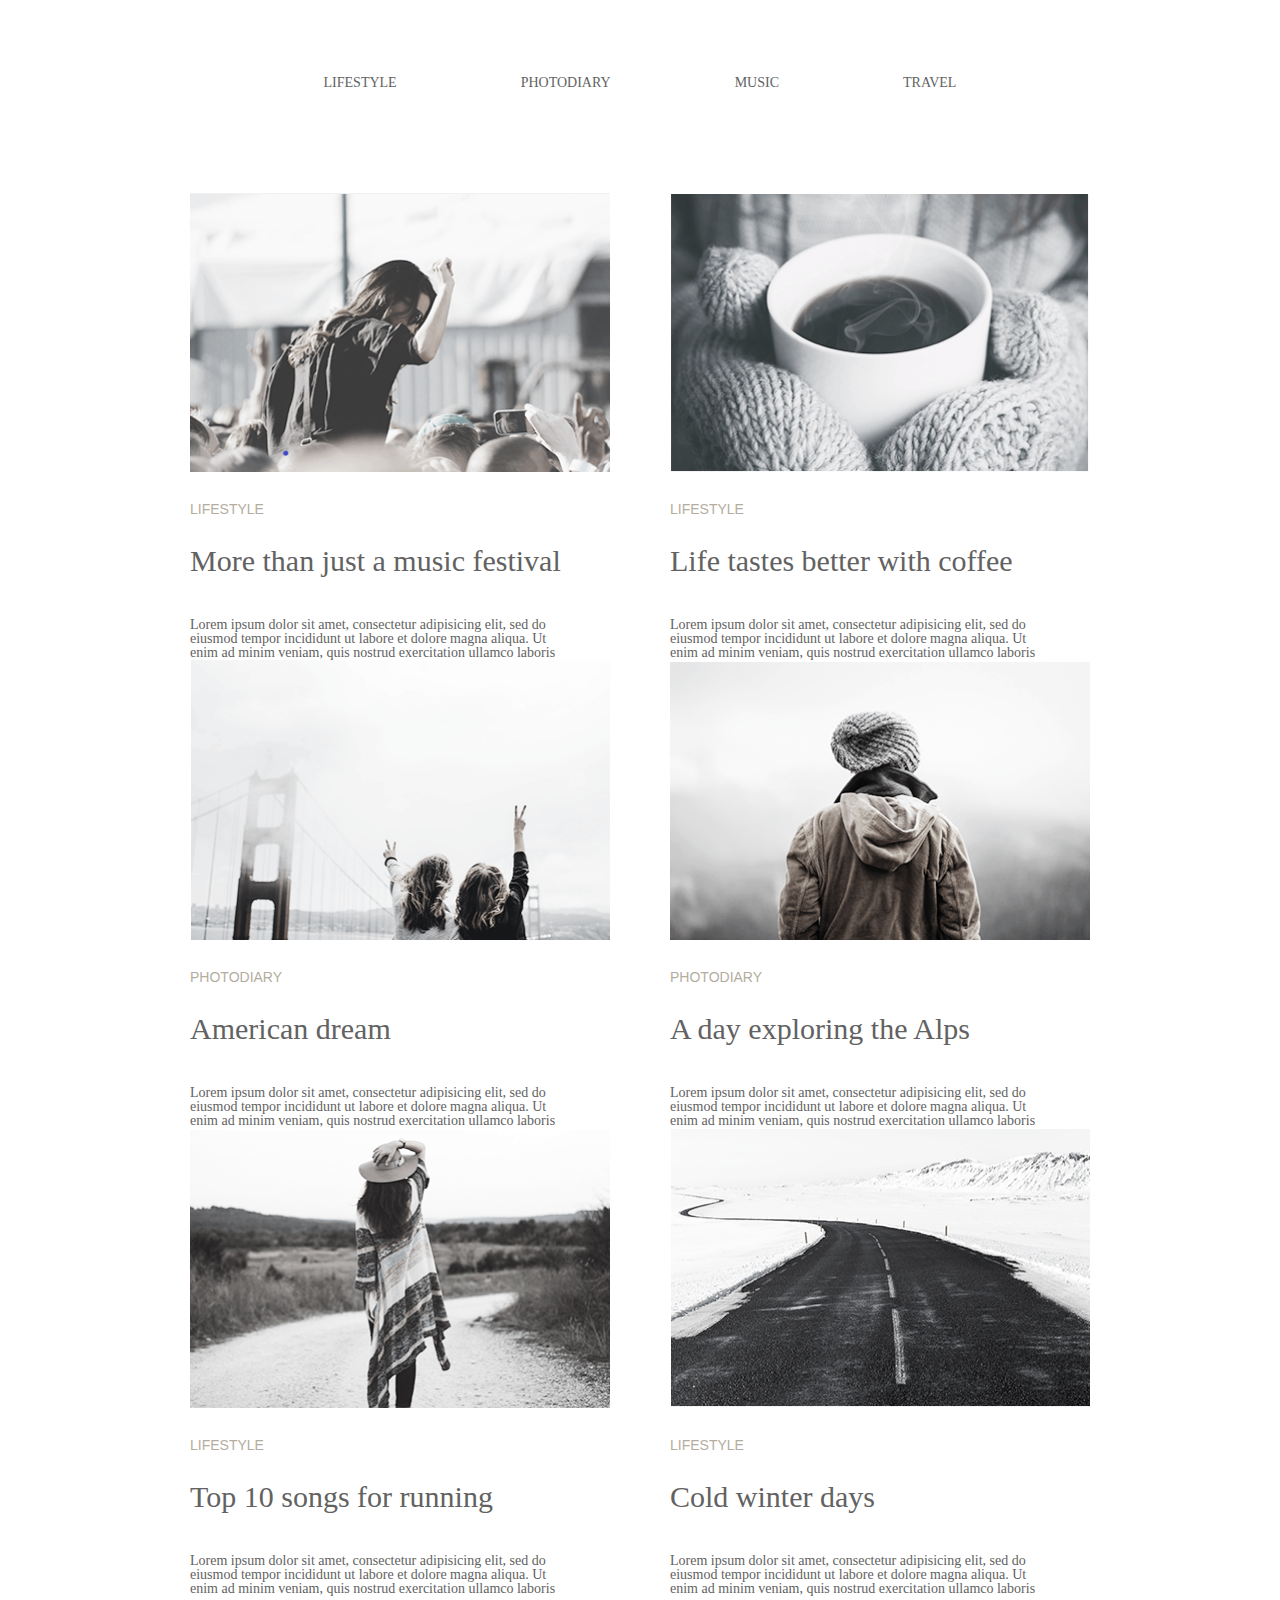
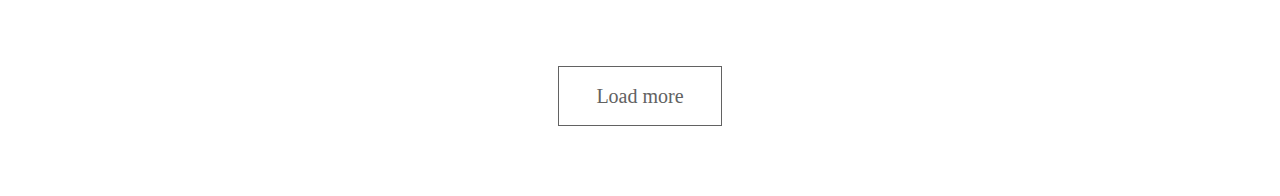
==== module-03/index.html @ a394a294 "Add module-03" ====
<!DOCTYPE html>
<html lang="en">
<head>
    <meta charset="UTF-8">
    <meta name="viewport" content="width=device-width, initial-scale=1.0">
    <meta http-equiv="X-UA-Compatible" content="ie=edge">
    <link rel="stylesheet" href="css/reset.css">
    <link rel="stylesheet" href="<link href="https://fonts.googleapis.com/css?family=Ubuntu:300,400,900&display=swap" rel="stylesheet">
    <link rel="stylesheet" href="<link href="https://fonts.googleapis.com/css?family=Playfair+Display:400,700&display=swap" rel="stylesheet">
    <link rel="stylesheet" href="css/style.css">
    <title>Lifestyle</title>
</head>
<body>
        <header class="header" >
                <nav>
                    <ul class="header-list">
                        <li class="header-item"><a href="">Lifestyle</a></li>
                        <li class="header-item"><a href="">Photodiary</a></li>
                        <li class="header-item"><a href="">Music</a></li>
                        <li class="header-item"><a href="">Travel</a></li>
                    </ul>
                </nav>
            </header>

            
            <main>
                <section class="section">
                    <article class="article-box article">
                        <img class="section-img" src="img/img1.1.png" alt="" width="420px" height="280px">
                            <p class="lifestyle">
                                Lifestyle
                            </p>
                                <h2>
                                    More than just a music festival
                                </h2>
                                    <p class="Lorem">
                                            Lorem ipsum dolor sit amet, consectetur adipisicing elit, sed do eiusmod tempor incididunt ut labore et dolore magna aliqua. Ut enim ad minim veniam, quis nostrud exercitation ullamco laboris 
                                    </p>
                    </article>
                    <article class="article-box article">
                            <img class="section-img" src="img/img1.2.png" alt="" width="420px" height="280px">
                                <p class="lifestyle">
                                    Lifestyle
                                </p>
                                    <h2>
                                        Life tastes better with coffee
                                    </h2>
                                        <p class="Lorem">
                                                Lorem ipsum dolor sit amet, consectetur adipisicing elit, sed do eiusmod tempor incididunt ut labore et dolore magna aliqua. Ut enim ad minim veniam, quis nostrud exercitation ullamco laboris 
                                        </p>
                        </article>  
                        <article class="article-box article">
                                <img class="section-img" src="img/img2.1.png" alt="" width="420px" height="280px">
                                    <p class="lifestyle">
                                        Photodiary
                                    </p>
                                        <h2>
                                            American dream
                                        </h2>
                                            <p class="Lorem">
                                                    Lorem ipsum dolor sit amet, consectetur adipisicing elit, sed do eiusmod tempor incididunt ut labore et dolore magna aliqua. Ut enim ad minim veniam, quis nostrud exercitation ullamco laboris 
                                            </p>
                            </article>
                            <article class="article-box article">
                                    <img class="section-img" src="img/img2.2.png" alt="" width="420px" height="280px">
                                        <p class="lifestyle">
                                            Photodiary
                                        </p>
                                            <h2>
                                                A day exploring the Alps 
                                            </h2>
                                                <p class="Lorem">
                                                        Lorem ipsum dolor sit amet, consectetur adipisicing elit, sed do eiusmod tempor incididunt ut labore et dolore magna aliqua. Ut enim ad minim veniam, quis nostrud exercitation ullamco laboris 
                                                </p>
                            </article>
                                                <article class="article-box article">
                                                        <img class="section-img" src="img/img3.1.png" alt="" width="420px" height="280px">
                                                            <p class="lifestyle">
                                                                Lifestyle
                                                            </p>
                                                                <h2>
                                                                    Top 10 songs for running
                                                                </h2>
                                                                    <p class="Lorem">
                                                                            Lorem ipsum dolor sit amet, consectetur adipisicing elit, sed do eiusmod tempor incididunt ut labore et dolore magna aliqua. Ut enim ad minim veniam, quis nostrud exercitation ullamco laboris 
                                                                    </p>
                                                    </article>
                                                    <article class="article-box article ">
                                                            <img class="section-img" src="img/img3.2.png" alt="" width="420px" height="280px">
                                                                <p class="lifestyle">
                                                                    Lifestyle
                                                                </p>
                                                                    <h2>
                                                                        Cold winter days
                                                                    </h2>
                                                                        <p class="Lorem">
                                                                                Lorem ipsum dolor sit amet, consectetur adipisicing elit, sed do eiusmod tempor incididunt ut labore et dolore magna aliqua. Ut enim ad minim veniam, quis nostrud exercitation ullamco laboris 
                                                                        </p>
                                                        </article>

                                                        <section class="button">
                                                            <button class="loader" type="button">
                                                                Load more
                                                            </button>
                                                        </section>
                                

                </section>
            </main>
   
    
</body>
</html>
---- module-03/css/style.css ----
body{
    font-size: 0px;
    width: 900px;
    height: auto;
    margin: 0 auto;

}

.header{
    margin-top:76px;
    margin-bottom: 102px;
}

.header-list{
    text-align: center;
    font-weight: 400; 
}

.header-item{
    display: inline-block;
    font-family: 'Playfair Display', serif;
    text-transform: uppercase;
    margin-right: 124px;
    font-size: 14px;
    
    
}

.header-item a{
    color: #626262;
    text-decoration: none;
   
}
 
.header-item:last-child{
    margin-right: 0;
}


/* main */


.article:nth-child(odd){
    margin-right: 60px;
}
.article{
    display: inline-block;
}

.article-box{
    box-sizing: border-box;
    width: 420px;
}
.article-box::after{
    box-sizing:inherit;
}
.section-img{
margin-bottom: 30px;
}

.lifestyle{
    color:#b4ad9e;
    font-family: 'Ubuntu', sans-serif;
    font-weight: 300;
    text-transform: uppercase;
    margin-bottom: 30px;
    font-size: 14px;
    
}
h2{
    font-size: 30px;
    font-family: 'Playfair Display', serif;
    color: #626262;
    margin-bottom: 42px;
}

.Lorem{
    font-size: 14px;
    font-family: 'Playfair Display', serif;
    font-weight: 400;
    color: #626262;
    width: 380px;
   



}

.button{
  text-align: center; 
  margin: 70px 0;
}
.loader{
    border:1px solid #626262;
    width: 164px;
    min-height: 60px;
    background-color: #fff;
    font-size: 20px;

color: #626262;
font-family: "Playfair Display";
font-weight: 400;


}
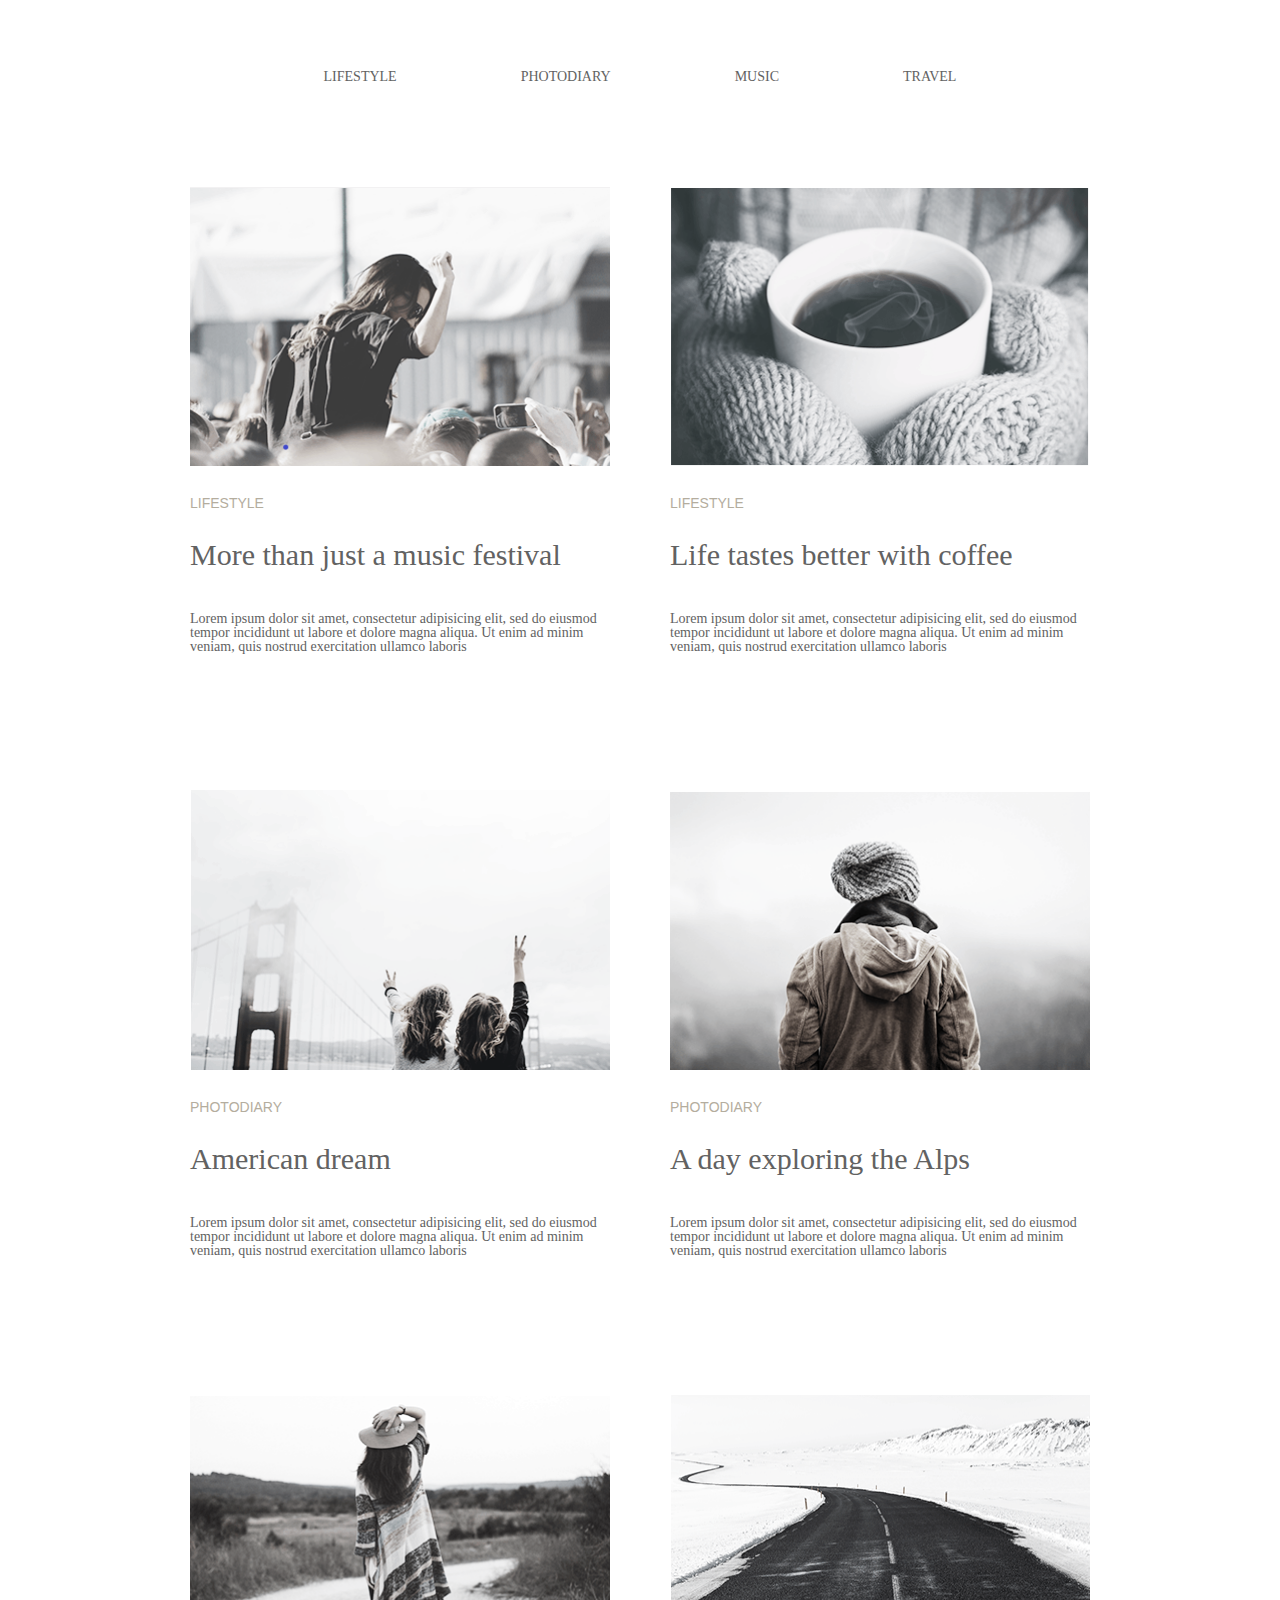
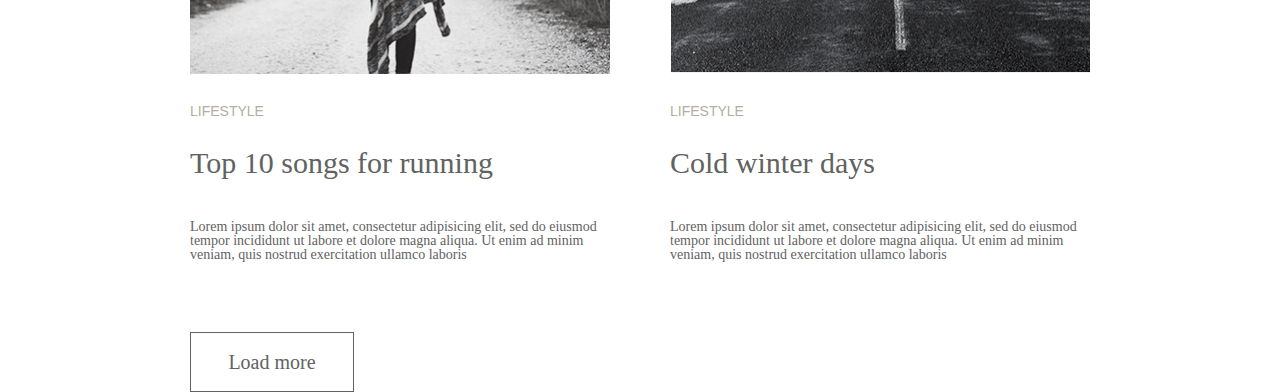
==== commit 64f6da83: "add module-03" ====
--- a/module-03/index.html
+++ b/module-03/index.html
@@ -11,7 +11,8 @@
     <title>Lifestyle</title>
 </head>
 <body>
-        <header class="header" >
+    <div class="container">
+        <header class="header">
                 <nav>
                     <ul class="header-list">
                         <li class="header-item"><a href="">Lifestyle</a></li>
@@ -98,15 +99,16 @@
                                                                         </p>
                                                         </article>
 
-                                                        <section class="button">
+                                                        <div class="button">
                                                             <button class="loader" type="button">
                                                                 Load more
                                                             </button>
-                                                        </section>
+                                                        </div>
                                 
 
                 </section>
             </main>
+        </div>
    
     
 </body>
--- a/module-03/css/style.css
+++ b/module-03/css/style.css
@@ -1,17 +1,31 @@
+html{
+    box-sizing:border-box;
+    }
+    
+    *,
+    *::before,
+    *::after{
+    box-sizing: inherit;
+    }
+
 body{
-    font-size: 0px;
+    font-size: 14px; 
+    font-weight: normal;
+    font-style: normal;
+}
+
+.container{
     width: 900px;
     height: auto;
     margin: 0 auto;
-
 }
 
 .header{
-    margin-top:76px;
-    margin-bottom: 102px;
+    padding-top: 70px;
+    padding-bottom: 102px;
 }
-
 .header-list{
+    font-size: 0;
     text-align: center;
     font-weight: 400; 
 }
@@ -29,7 +43,14 @@
 .header-item a{
     color: #626262;
     text-decoration: none;
+    display: block;
    
+}
+
+.header-item a:hover,
+.header-item a:focus{
+   background-color: #f5f;
+    
 }
  
 .header-item:last-child{
@@ -45,14 +66,24 @@
 }
 .article{
     display: inline-block;
+
+}
+.article:nth-last-of-type(-n+2){
+    margin-bottom: 70px;
+
 }
 
 .article-box{
     box-sizing: border-box;
     width: 420px;
+    margin-bottom: 136px;
 }
 .article-box::after{
     box-sizing:inherit;
+}
+
+.section{
+    font-size: 0px;
 }
 .section-img{
 margin-bottom: 30px;
@@ -79,27 +110,33 @@
     font-family: 'Playfair Display', serif;
     font-weight: 400;
     color: #626262;
-    width: 380px;
-   
+    
 
 
 
 }
 
 .button{
-  text-align: center; 
-  margin: 70px 0;
+  
+ 
 }
 .loader{
+    display: block;
+    width: 164px;
     border:1px solid #626262;
-    width: 164px;
+    font-size: 20px;
+    text-align: center; 
     min-height: 60px;
     background-color: #fff;
-    font-size: 20px;
-
-color: #626262;
+    color: #626262;
 font-family: "Playfair Display";
 font-weight: 400;
 
 
+}
+.loader:hover,
+.loader:focus{
+    background-color: #000;
+    color: #fff;
+
 }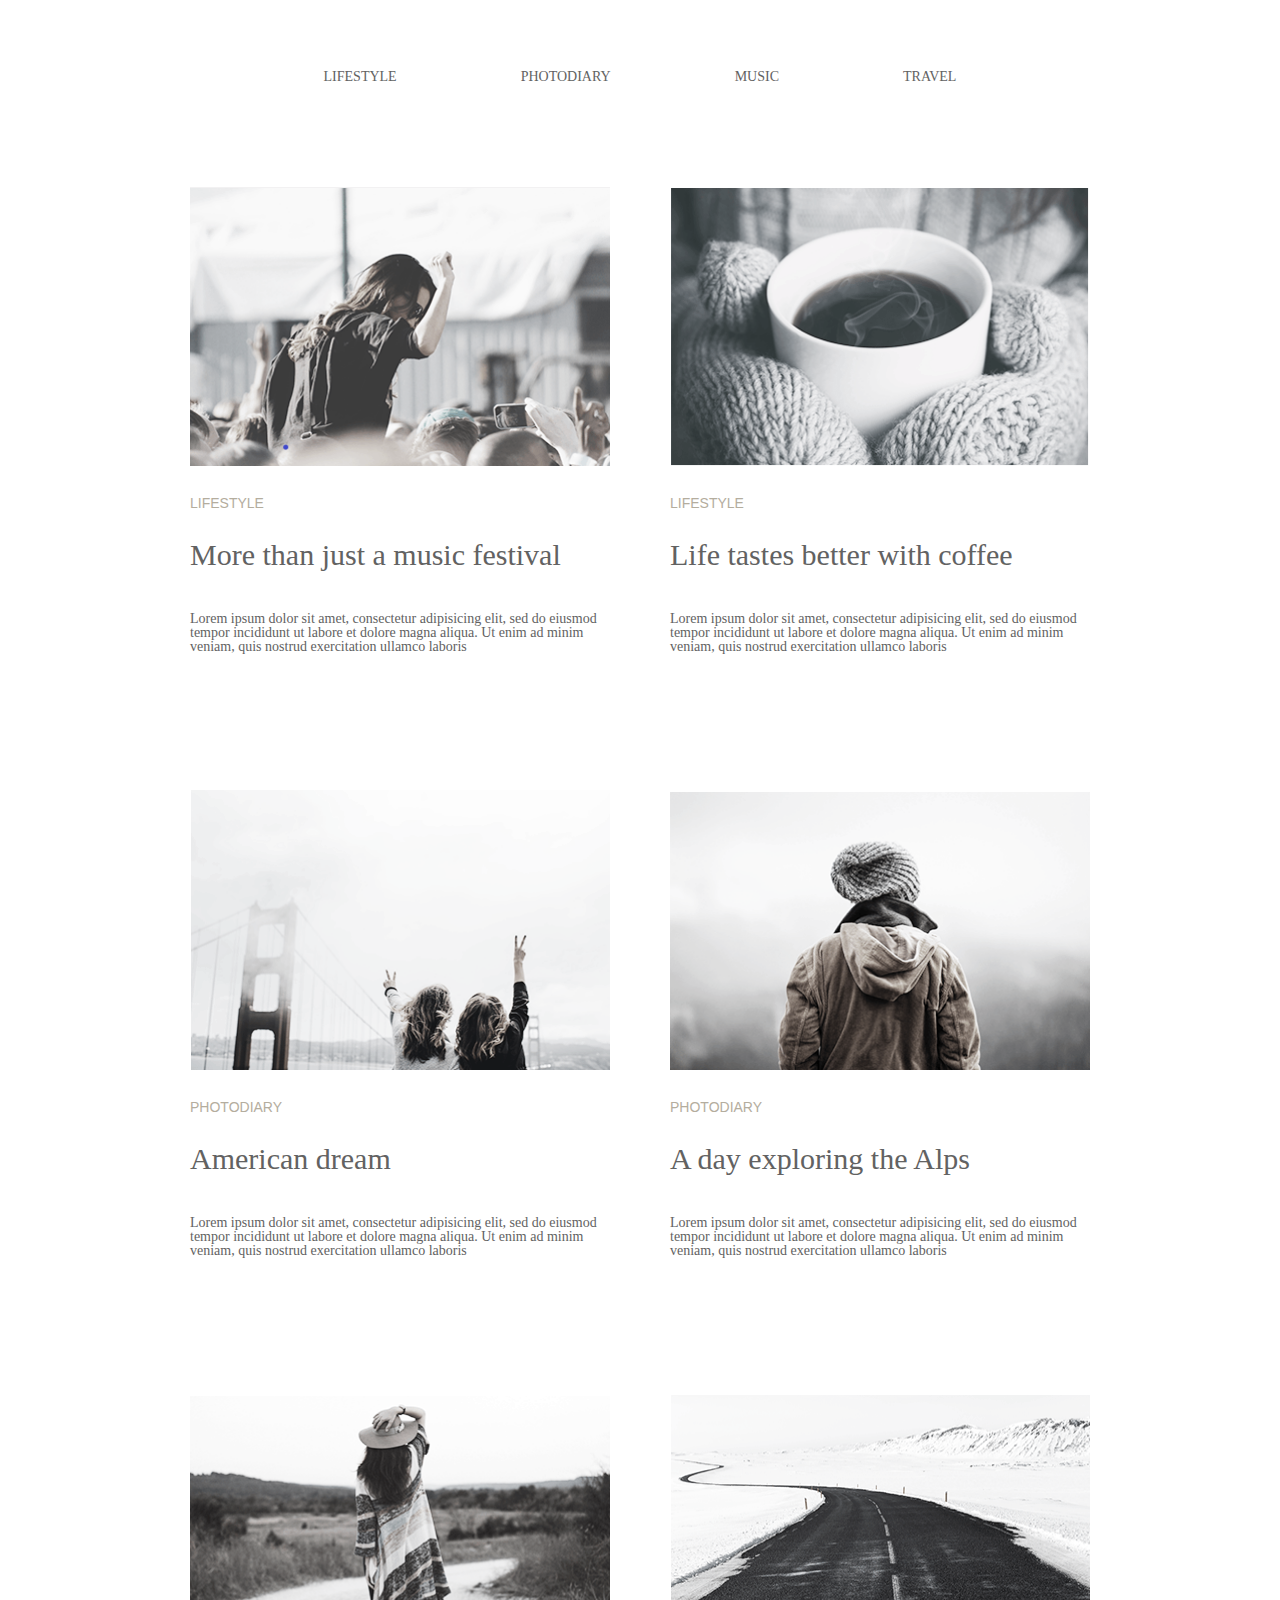
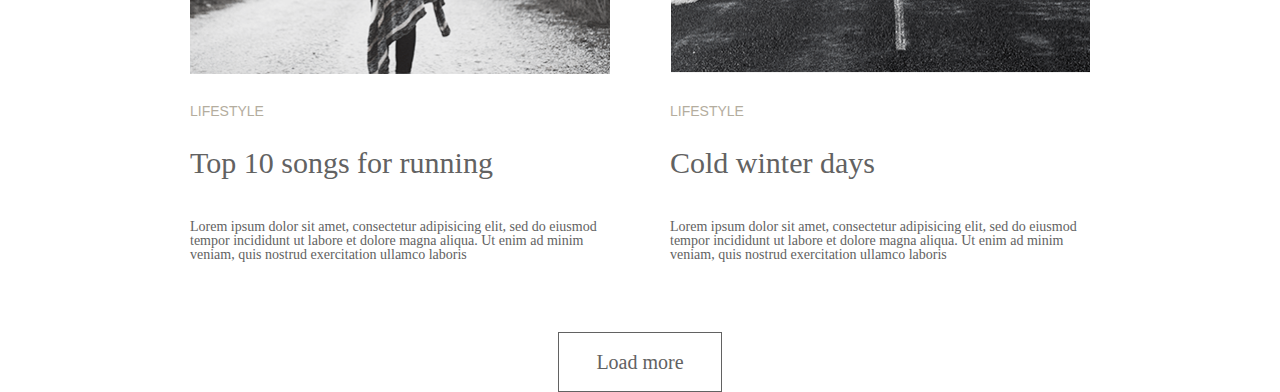
==== commit 9e7c136e: "Update index.html" ====
--- a/module-03/index.html
+++ b/module-03/index.html
@@ -27,7 +27,7 @@
             <main>
                 <section class="section">
                     <article class="article-box article">
-                        <img class="section-img" src="img/img1.1.png" alt="" width="420px" height="280px">
+                        <img class="section-img" src="img/img1.1.png" alt="" width="420" height="280">
                             <p class="lifestyle">
                                 Lifestyle
                             </p>
@@ -39,7 +39,7 @@
                                     </p>
                     </article>
                     <article class="article-box article">
-                            <img class="section-img" src="img/img1.2.png" alt="" width="420px" height="280px">
+                            <img class="section-img" src="img/img1.2.png" alt="" width="420" height="280">
                                 <p class="lifestyle">
                                     Lifestyle
                                 </p>
@@ -51,7 +51,7 @@
                                         </p>
                         </article>  
                         <article class="article-box article">
-                                <img class="section-img" src="img/img2.1.png" alt="" width="420px" height="280px">
+                                <img class="section-img" src="img/img2.1.png" alt="" width="420" height="280">
                                     <p class="lifestyle">
                                         Photodiary
                                     </p>
@@ -63,7 +63,7 @@
                                             </p>
                             </article>
                             <article class="article-box article">
-                                    <img class="section-img" src="img/img2.2.png" alt="" width="420px" height="280px">
+                                    <img class="section-img" src="img/img2.2.png" alt="" width="420" height="280">
                                         <p class="lifestyle">
                                             Photodiary
                                         </p>
@@ -75,7 +75,7 @@
                                                 </p>
                             </article>
                                                 <article class="article-box article">
-                                                        <img class="section-img" src="img/img3.1.png" alt="" width="420px" height="280px">
+                                                        <img class="section-img" src="img/img3.1.png" alt="" width="420" height="280">
                                                             <p class="lifestyle">
                                                                 Lifestyle
                                                             </p>
@@ -87,7 +87,7 @@
                                                                     </p>
                                                     </article>
                                                     <article class="article-box article ">
-                                                            <img class="section-img" src="img/img3.2.png" alt="" width="420px" height="280px">
+                                                            <img class="section-img" src="img/img3.2.png" alt="" width="420" height="280">
                                                                 <p class="lifestyle">
                                                                     Lifestyle
                                                                 </p>
@@ -99,12 +99,11 @@
                                                                         </p>
                                                         </article>
 
-                                                        <div class="button">
+                                                        
                                                             <button class="loader" type="button">
                                                                 Load more
                                                             </button>
-                                                        </div>
-                                
+                                                      
 
                 </section>
             </main>
@@ -112,4 +111,4 @@
    
     
 </body>
-</html> +</html> 
--- a/module-03/css/style.css
+++ b/module-03/css/style.css
@@ -116,12 +116,10 @@
 
 }
 
-.button{
-  
- 
-}
+
 .loader{
-    display: block;
+   display: block;
+    margin: 0 auto;
     width: 164px;
     border:1px solid #626262;
     font-size: 20px;
@@ -139,4 +137,4 @@
     background-color: #000;
     color: #fff;
 
-}+}
